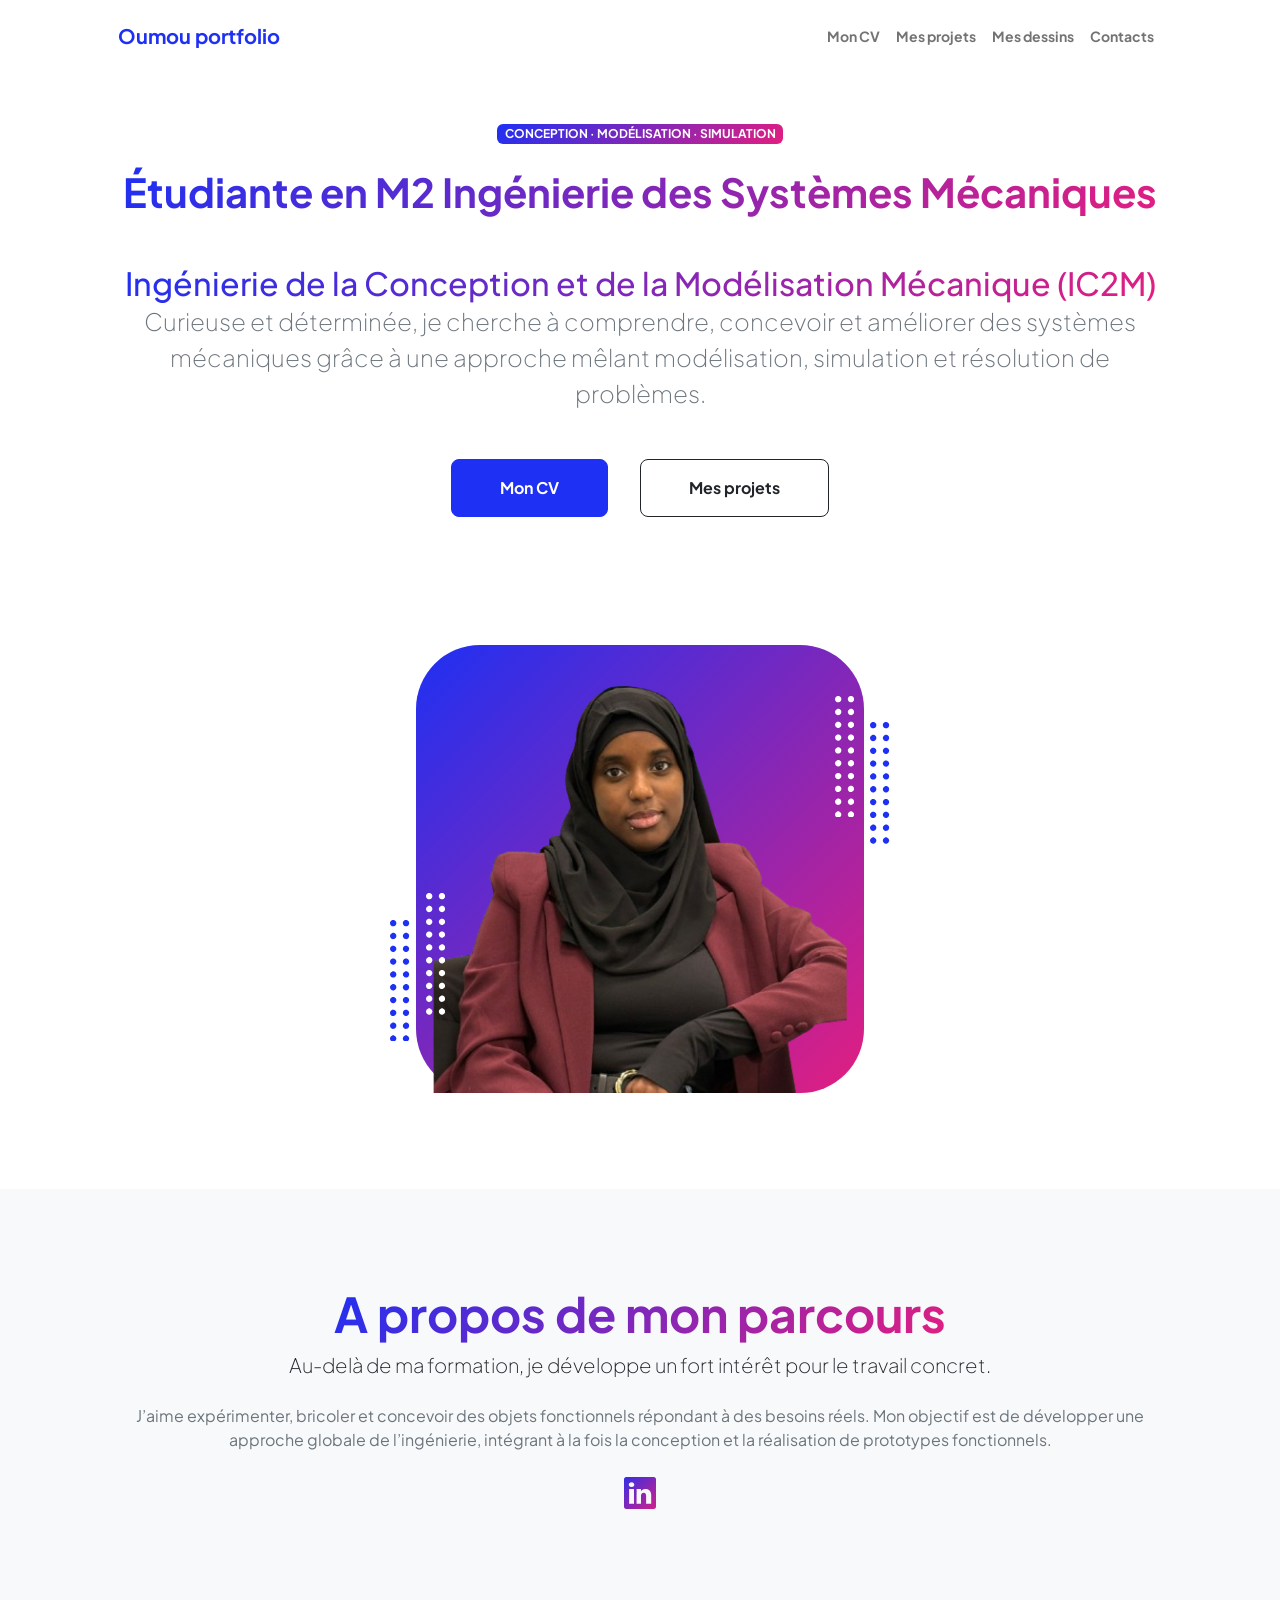
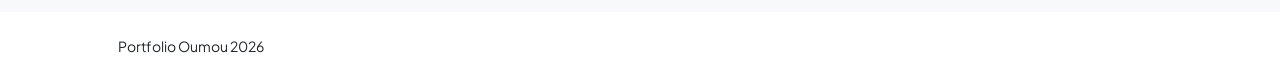
==== index.html @ 907e1597 "Add files via upload" ====
<!DOCTYPE html>
<html lang="en">
    <head>
        <meta charset="utf-8" />
        <meta name="viewport" content="width=device-width, initial-scale=1, shrink-to-fit=no" />
        <meta name="description" content="" />
        <meta name="author" content="" />
        <title>Personal - Start Bootstrap Theme</title>
        <!-- Favicon-->
        <link rel="icon" type="image/x-icon" href="assets/favicon.ico" />
        <!-- Custom Google font-->
        <link rel="preconnect" href="https://fonts.googleapis.com" />
        <link rel="preconnect" href="https://fonts.gstatic.com" crossorigin />
        <link href="https://fonts.googleapis.com/css2?family=Plus+Jakarta+Sans:wght@100;200;300;400;500;600;700;800;900&amp;display=swap" rel="stylesheet" />
        <!-- Bootstrap icons-->
        <link href="https://cdn.jsdelivr.net/npm/bootstrap-icons@1.8.1/font/bootstrap-icons.css" rel="stylesheet" />
        <!-- Core theme CSS (includes Bootstrap)-->
        <link href="css/styles.css" rel="stylesheet" />
    </head>
    <body class="d-flex flex-column h-100">
        <main class="flex-shrink-0">
            <!-- Navigation-->
            <nav class="navbar navbar-expand-lg navbar-light bg-white py-3">
                <div class="container px-5">
                    <a class="navbar-brand" href="index.html"><span class="fw-bolder text-primary">Oumou portfolio</span></a>
                    <button class="navbar-toggler" type="button" data-bs-toggle="collapse" data-bs-target="#navbarSupportedContent" aria-controls="navbarSupportedContent" aria-expanded="false" aria-label="Toggle navigation"><span class="navbar-toggler-icon"></span></button>
                    <div class="collapse navbar-collapse" id="navbarSupportedContent">
                        <ul class="navbar-nav ms-auto mb-2 mb-lg-0 small fw-bolder">
                            <li class="nav-item"><a class="nav-link" href="resume.html">Mon CV</a></li>
                            <li class="nav-item"><a class="nav-link" href="projects.html">Mes projets</a></li>
                            <li class="nav-item"><a class="nav-link" href="dessins.html">Mes dessins</a></li>
                            <li class="nav-item"><a class="nav-link" href="contact.html">Contacts</a></li>
                        </ul>
                    </div>
                </div>
            </nav>
            <!-- Header-->
            <header class="py-5">
                <div class="container px-5 pb-5">
                    <div class="row gx-5 align-items-center">
                        <div class="col-xxl-5">
                            <!-- Header text content-->
                            <div class="text-center text-xxl-start">
                                <div class="badge bg-gradient-primary-to-secondary text-white mb-4"><div class="text-uppercase">CONCEPTION &middot; MODÉLISATION &middot; SIMULATION</div></div>
                                <h1 class="display-6 fw-bolder mb-5"><span class="text-gradient d-inline">Étudiante en M2 Ingénierie des Systèmes Mécaniques</span></h1>
                                <h2 class="text-gradient d-inline">Ingénierie de la Conception et de la Modélisation Mécanique (IC2M)</h2>
                                <div class="fs-4 fw-light text-muted mb-5">Curieuse et déterminée, je cherche à comprendre, concevoir et améliorer des systèmes mécaniques grâce à une approche mêlant modélisation, simulation et résolution de problèmes.</div>                                <div class="d-grid gap-3 d-sm-flex justify-content-sm-center justify-content-xxl-start mb-3">
                                    <a class="btn btn-primary btn-lg px-5 py-3 me-sm-3 fs-6 fw-bolder" href="resume.html">Mon CV</a>
                                    <a class="btn btn-outline-dark btn-lg px-5 py-3 fs-6 fw-bolder" href="projects.html">Mes projets</a>
                                </div>
                            </div>
                        </div>
                        <div class="col-xxl-7">
                            <!-- Header profile picture-->
                            <div class="d-flex justify-content-center mt-5 mt-xxl-0">
                                <div class="profile bg-gradient-primary-to-secondary">
                                    <!-- TIP: For best results, use a photo with a transparent background like the demo example below-->
                                    <!-- Watch a tutorial on how to do this on YouTube (link)-->
                                        <img class="profile-img" style="height: 550px"; src="assets/Photo_professionelle_Oumou-removebg-preview.png" alt="..." />                                    <div class="dots-1">
                                        <!-- SVG Dots-->
                                        <svg version="1.1" xmlns="http://www.w3.org/2000/svg" xmlns:xlink="http://www.w3.org/1999/xlink" x="0px" y="0px" viewBox="0 0 191.6 1215.4" style="enable-background: new 0 0 191.6 1215.4" xml:space="preserve">
                                            <g transform="translate(0.000000,1280.000000) scale(0.100000,-0.100000)">
                                                <path d="M227.7,12788.6c-105-35-200-141-222-248c-43-206,163-412,369-369c155,32,275,190,260,339c-11,105-90,213-190,262        C383.7,12801.6,289.7,12808.6,227.7,12788.6z"></path>
                                                <path d="M1507.7,12788.6c-151-50-253-216-222-362c25-119,136-230,254-255c194-41,395,142,375,339c-11,105-90,213-190,262        C1663.7,12801.6,1569.7,12808.6,1507.7,12788.6z"></path>
                                                <path d="M227.7,11508.6c-105-35-200-141-222-248c-43-206,163-412,369-369c155,32,275,190,260,339c-11,105-90,213-190,262        C383.7,11521.6,289.7,11528.6,227.7,11508.6z"></path>
                                                <path d="M1507.7,11508.6c-151-50-253-216-222-362c25-119,136-230,254-255c194-41,395,142,375,339c-11,105-90,213-190,262        C1663.7,11521.6,1569.7,11528.6,1507.7,11508.6z"></path>
                                                <path d="M227.7,10228.6c-105-35-200-141-222-248c-43-206,163-412,369-369c155,32,275,190,260,339c-11,105-90,213-190,262        C383.7,10241.6,289.7,10248.6,227.7,10228.6z"></path>
                                                <path d="M1507.7,10228.6c-105-35-200-141-222-248c-43-206,163-412,369-369c155,32,275,190,260,339c-11,105-90,213-190,262        C1663.7,10241.6,1569.7,10248.6,1507.7,10228.6z"></path>
                                                <path d="M227.7,8948.6c-105-35-200-141-222-248c-43-206,163-412,369-369c155,32,275,190,260,339c-11,105-90,213-190,262        C383.7,8961.6,289.7,8968.6,227.7,8948.6z"></path>
                                                <path d="M1507.7,8948.6c-105-35-200-141-222-248c-43-206,163-412,369-369c155,32,275,190,260,339c-11,105-90,213-190,262        C1663.7,8961.6,1569.7,8968.6,1507.7,8948.6z"></path>
                                                <path d="M227.7,7668.6c-105-35-200-141-222-248c-43-206,163-412,369-369c155,32,275,190,260,339c-11,105-90,213-190,262        C383.7,7681.6,289.7,7688.6,227.7,7668.6z"></path>
                                                <path d="M1507.7,7668.6c-105-35-200-141-222-248c-43-206,163-412,369-369c155,32,275,190,260,339c-11,105-90,213-190,262        C1663.7,7681.6,1569.7,7688.6,1507.7,7668.6z"></path>
                                                <path d="M227.7,6388.6c-105-35-200-141-222-248c-43-206,163-412,369-369c155,32,275,190,260,339c-11,105-90,213-190,262        C383.7,6401.6,289.7,6408.6,227.7,6388.6z"></path>
                                                <path d="M1507.7,6388.6c-105-35-200-141-222-248c-43-206,163-412,369-369c155,32,275,190,260,339c-11,105-90,213-190,262        C1663.7,6401.6,1569.7,6408.6,1507.7,6388.6z"></path>
                                                <path d="M227.7,5108.6c-105-35-200-141-222-248c-43-206,163-412,369-369c155,32,275,190,260,339c-11,105-90,213-190,262        C383.7,5121.6,289.7,5128.6,227.7,5108.6z"></path>
                                                <path d="M1507.7,5108.6c-105-35-200-141-222-248c-43-206,163-412,369-369c155,32,275,190,260,339c-11,105-90,213-190,262        C1663.7,5121.6,1569.7,5128.6,1507.7,5108.6z"></path>
                                                <path d="M227.7,3828.6c-105-35-200-141-222-248c-43-206,163-412,369-369c155,32,275,190,260,339c-11,105-90,213-190,262        C383.7,3841.6,289.7,3848.6,227.7,3828.6z"></path>
                                                <path d="M1507.7,3828.6c-105-35-200-141-222-248c-43-206,163-412,369-369c155,32,275,190,260,339c-11,105-90,213-190,262        C1663.7,3841.6,1569.7,3848.6,1507.7,3828.6z"></path>
                                                <path d="M227.7,2548.6c-105-35-200-141-222-248c-43-206,163-412,369-369c155,32,275,190,260,339c-11,105-90,213-190,262        C383.7,2561.6,289.7,2568.6,227.7,2548.6z"></path>
                                                <path d="M1507.7,2548.6c-105-35-200-141-222-248c-43-206,163-412,369-369c155,32,275,190,260,339c-11,105-90,213-190,262        C1663.7,2561.6,1569.7,2568.6,1507.7,2548.6z"></path>
                                                <path d="M227.7,1268.6c-105-35-200-141-222-248c-43-206,163-412,369-369c155,32,275,190,260,339c-11,105-90,213-190,262        C383.7,1281.6,289.7,1288.6,227.7,1268.6z"></path>
                                                <path d="M1507.7,1268.6c-105-35-200-141-222-248c-43-206,163-412,369-369c155,32,275,190,260,339c-11,105-90,213-190,262        C1663.7,1281.6,1569.7,1288.6,1507.7,1268.6z"></path>
                                            </g>
                                        </svg>
                                        <!-- END of SVG dots-->
                                    </div>
                                    <div class="dots-2">
                                        <!-- SVG Dots-->
                                        <svg version="1.1" xmlns="http://www.w3.org/2000/svg" xmlns:xlink="http://www.w3.org/1999/xlink" x="0px" y="0px" viewBox="0 0 191.6 1215.4" style="enable-background: new 0 0 191.6 1215.4" xml:space="preserve">
                                            <g transform="translate(0.000000,1280.000000) scale(0.100000,-0.100000)">
                                                <path d="M227.7,12788.6c-105-35-200-141-222-248c-43-206,163-412,369-369c155,32,275,190,260,339c-11,105-90,213-190,262        C383.7,12801.6,289.7,12808.6,227.7,12788.6z"></path>
                                                <path d="M1507.7,12788.6c-151-50-253-216-222-362c25-119,136-230,254-255c194-41,395,142,375,339c-11,105-90,213-190,262        C1663.7,12801.6,1569.7,12808.6,1507.7,12788.6z"></path>
                                                <path d="M227.7,11508.6c-105-35-200-141-222-248c-43-206,163-412,369-369c155,32,275,190,260,339c-11,105-90,213-190,262        C383.7,11521.6,289.7,11528.6,227.7,11508.6z"></path>
                                                <path d="M1507.7,11508.6c-151-50-253-216-222-362c25-119,136-230,254-255c194-41,395,142,375,339c-11,105-90,213-190,262        C1663.7,11521.6,1569.7,11528.6,1507.7,11508.6z"></path>
                                                <path d="M227.7,10228.6c-105-35-200-141-222-248c-43-206,163-412,369-369c155,32,275,190,260,339c-11,105-90,213-190,262        C383.7,10241.6,289.7,10248.6,227.7,10228.6z"></path>
                                                <path d="M1507.7,10228.6c-105-35-200-141-222-248c-43-206,163-412,369-369c155,32,275,190,260,339c-11,105-90,213-190,262        C1663.7,10241.6,1569.7,10248.6,1507.7,10228.6z"></path>
                                                <path d="M227.7,8948.6c-105-35-200-141-222-248c-43-206,163-412,369-369c155,32,275,190,260,339c-11,105-90,213-190,262        C383.7,8961.6,289.7,8968.6,227.7,8948.6z"></path>
                                                <path d="M1507.7,8948.6c-105-35-200-141-222-248c-43-206,163-412,369-369c155,32,275,190,260,339c-11,105-90,213-190,262        C1663.7,8961.6,1569.7,8968.6,1507.7,8948.6z"></path>
                                                <path d="M227.7,7668.6c-105-35-200-141-222-248c-43-206,163-412,369-369c155,32,275,190,260,339c-11,105-90,213-190,262        C383.7,7681.6,289.7,7688.6,227.7,7668.6z"></path>
                                                <path d="M1507.7,7668.6c-105-35-200-141-222-248c-43-206,163-412,369-369c155,32,275,190,260,339c-11,105-90,213-190,262        C1663.7,7681.6,1569.7,7688.6,1507.7,7668.6z"></path>
                                                <path d="M227.7,6388.6c-105-35-200-141-222-248c-43-206,163-412,369-369c155,32,275,190,260,339c-11,105-90,213-190,262        C383.7,6401.6,289.7,6408.6,227.7,6388.6z"></path>
                                                <path d="M1507.7,6388.6c-105-35-200-141-222-248c-43-206,163-412,369-369c155,32,275,190,260,339c-11,105-90,213-190,262        C1663.7,6401.6,1569.7,6408.6,1507.7,6388.6z"></path>
                                                <path d="M227.7,5108.6c-105-35-200-141-222-248c-43-206,163-412,369-369c155,32,275,190,260,339c-11,105-90,213-190,262        C383.7,5121.6,289.7,5128.6,227.7,5108.6z"></path>
                                                <path d="M1507.7,5108.6c-105-35-200-141-222-248c-43-206,163-412,369-369c155,32,275,190,260,339c-11,105-90,213-190,262        C1663.7,5121.6,1569.7,5128.6,1507.7,5108.6z"></path>
                                                <path d="M227.7,3828.6c-105-35-200-141-222-248c-43-206,163-412,369-369c155,32,275,190,260,339c-11,105-90,213-190,262        C383.7,3841.6,289.7,3848.6,227.7,3828.6z"></path>
                                                <path d="M1507.7,3828.6c-105-35-200-141-222-248c-43-206,163-412,369-369c155,32,275,190,260,339c-11,105-90,213-190,262        C1663.7,3841.6,1569.7,3848.6,1507.7,3828.6z"></path>
                                                <path d="M227.7,2548.6c-105-35-200-141-222-248c-43-206,163-412,369-369c155,32,275,190,260,339c-11,105-90,213-190,262        C383.7,2561.6,289.7,2568.6,227.7,2548.6z"></path>
                                                <path d="M1507.7,2548.6c-105-35-200-141-222-248c-43-206,163-412,369-369c155,32,275,190,260,339c-11,105-90,213-190,262        C1663.7,2561.6,1569.7,2568.6,1507.7,2548.6z"></path>
                                                <path d="M227.7,1268.6c-105-35-200-141-222-248c-43-206,163-412,369-369c155,32,275,190,260,339c-11,105-90,213-190,262        C383.7,1281.6,289.7,1288.6,227.7,1268.6z"></path>
                                                <path d="M1507.7,1268.6c-105-35-200-141-222-248c-43-206,163-412,369-369c155,32,275,190,260,339c-11,105-90,213-190,262        C1663.7,1281.6,1569.7,1288.6,1507.7,1268.6z"></path>
                                            </g>
                                        </svg>
                                        <!-- END of SVG dots-->
                                    </div>
                                    <div class="dots-3">
                                        <!-- SVG Dots-->
                                        <svg version="1.1" xmlns="http://www.w3.org/2000/svg" xmlns:xlink="http://www.w3.org/1999/xlink" x="0px" y="0px" viewBox="0 0 191.6 1215.4" style="enable-background: new 0 0 191.6 1215.4" xml:space="preserve">
                                            <g transform="translate(0.000000,1280.000000) scale(0.100000,-0.100000)">
                                                <path d="M227.7,12788.6c-105-35-200-141-222-248c-43-206,163-412,369-369c155,32,275,190,260,339c-11,105-90,213-190,262        C383.7,12801.6,289.7,12808.6,227.7,12788.6z"></path>
                                                <path d="M1507.7,12788.6c-151-50-253-216-222-362c25-119,136-230,254-255c194-41,395,142,375,339c-11,105-90,213-190,262        C1663.7,12801.6,1569.7,12808.6,1507.7,12788.6z"></path>
                                                <path d="M227.7,11508.6c-105-35-200-141-222-248c-43-206,163-412,369-369c155,32,275,190,260,339c-11,105-90,213-190,262        C383.7,11521.6,289.7,11528.6,227.7,11508.6z"></path>
                                                <path d="M1507.7,11508.6c-151-50-253-216-222-362c25-119,136-230,254-255c194-41,395,142,375,339c-11,105-90,213-190,262        C1663.7,11521.6,1569.7,11528.6,1507.7,11508.6z"></path>
                                                <path d="M227.7,10228.6c-105-35-200-141-222-248c-43-206,163-412,369-369c155,32,275,190,260,339c-11,105-90,213-190,262        C383.7,10241.6,289.7,10248.6,227.7,10228.6z"></path>
                                                <path d="M1507.7,10228.6c-105-35-200-141-222-248c-43-206,163-412,369-369c155,32,275,190,260,339c-11,105-90,213-190,262        C1663.7,10241.6,1569.7,10248.6,1507.7,10228.6z"></path>
                                                <path d="M227.7,8948.6c-105-35-200-141-222-248c-43-206,163-412,369-369c155,32,275,190,260,339c-11,105-90,213-190,262        C383.7,8961.6,289.7,8968.6,227.7,8948.6z"></path>
                                                <path d="M1507.7,8948.6c-105-35-200-141-222-248c-43-206,163-412,369-369c155,32,275,190,260,339c-11,105-90,213-190,262        C1663.7,8961.6,1569.7,8968.6,1507.7,8948.6z"></path>
                                                <path d="M227.7,7668.6c-105-35-200-141-222-248c-43-206,163-412,369-369c155,32,275,190,260,339c-11,105-90,213-190,262        C383.7,7681.6,289.7,7688.6,227.7,7668.6z"></path>
                                                <path d="M1507.7,7668.6c-105-35-200-141-222-248c-43-206,163-412,369-369c155,32,275,190,260,339c-11,105-90,213-190,262        C1663.7,7681.6,1569.7,7688.6,1507.7,7668.6z"></path>
                                                <path d="M227.7,6388.6c-105-35-200-141-222-248c-43-206,163-412,369-369c155,32,275,190,260,339c-11,105-90,213-190,262        C383.7,6401.6,289.7,6408.6,227.7,6388.6z"></path>
                                                <path d="M1507.7,6388.6c-105-35-200-141-222-248c-43-206,163-412,369-369c155,32,275,190,260,339c-11,105-90,213-190,262        C1663.7,6401.6,1569.7,6408.6,1507.7,6388.6z"></path>
                                                <path d="M227.7,5108.6c-105-35-200-141-222-248c-43-206,163-412,369-369c155,32,275,190,260,339c-11,105-90,213-190,262        C383.7,5121.6,289.7,5128.6,227.7,5108.6z"></path>
                                                <path d="M1507.7,5108.6c-105-35-200-141-222-248c-43-206,163-412,369-369c155,32,275,190,260,339c-11,105-90,213-190,262        C1663.7,5121.6,1569.7,5128.6,1507.7,5108.6z"></path>
                                                <path d="M227.7,3828.6c-105-35-200-141-222-248c-43-206,163-412,369-369c155,32,275,190,260,339c-11,105-90,213-190,262        C383.7,3841.6,289.7,3848.6,227.7,3828.6z"></path>
                                                <path d="M1507.7,3828.6c-105-35-200-141-222-248c-43-206,163-412,369-369c155,32,275,190,260,339c-11,105-90,213-190,262        C1663.7,3841.6,1569.7,3848.6,1507.7,3828.6z"></path>
                                                <path d="M227.7,2548.6c-105-35-200-141-222-248c-43-206,163-412,369-369c155,32,275,190,260,339c-11,105-90,213-190,262        C383.7,2561.6,289.7,2568.6,227.7,2548.6z"></path>
                                                <path d="M1507.7,2548.6c-105-35-200-141-222-248c-43-206,163-412,369-369c155,32,275,190,260,339c-11,105-90,213-190,262        C1663.7,2561.6,1569.7,2568.6,1507.7,2548.6z"></path>
                                                <path d="M227.7,1268.6c-105-35-200-141-222-248c-43-206,163-412,369-369c155,32,275,190,260,339c-11,105-90,213-190,262        C383.7,1281.6,289.7,1288.6,227.7,1268.6z"></path>
                                                <path d="M1507.7,1268.6c-105-35-200-141-222-248c-43-206,163-412,369-369c155,32,275,190,260,339c-11,105-90,213-190,262        C1663.7,1281.6,1569.7,1288.6,1507.7,1268.6z"></path>
                                            </g>
                                        </svg>
                                        <!-- END of SVG dots-->
                                    </div>
                                    <div class="dots-4">
                                        <!-- SVG Dots-->
                                        <svg version="1.1" xmlns="http://www.w3.org/2000/svg" xmlns:xlink="http://www.w3.org/1999/xlink" x="0px" y="0px" viewBox="0 0 191.6 1215.4" style="enable-background: new 0 0 191.6 1215.4" xml:space="preserve">
                                            <g transform="translate(0.000000,1280.000000) scale(0.100000,-0.100000)">
                                                <path d="M227.7,12788.6c-105-35-200-141-222-248c-43-206,163-412,369-369c155,32,275,190,260,339c-11,105-90,213-190,262        C383.7,12801.6,289.7,12808.6,227.7,12788.6z"></path>
                                                <path d="M1507.7,12788.6c-151-50-253-216-222-362c25-119,136-230,254-255c194-41,395,142,375,339c-11,105-90,213-190,262        C1663.7,12801.6,1569.7,12808.6,1507.7,12788.6z"></path>
                                                <path d="M227.7,11508.6c-105-35-200-141-222-248c-43-206,163-412,369-369c155,32,275,190,260,339c-11,105-90,213-190,262        C383.7,11521.6,289.7,11528.6,227.7,11508.6z"></path>
                                                <path d="M1507.7,11508.6c-151-50-253-216-222-362c25-119,136-230,254-255c194-41,395,142,375,339c-11,105-90,213-190,262        C1663.7,11521.6,1569.7,11528.6,1507.7,11508.6z"></path>
                                                <path d="M227.7,10228.6c-105-35-200-141-222-248c-43-206,163-412,369-369c155,32,275,190,260,339c-11,105-90,213-190,262        C383.7,10241.6,289.7,10248.6,227.7,10228.6z"></path>
                                                <path d="M1507.7,10228.6c-105-35-200-141-222-248c-43-206,163-412,369-369c155,32,275,190,260,339c-11,105-90,213-190,262        C1663.7,10241.6,1569.7,10248.6,1507.7,10228.6z"></path>
                                                <path d="M227.7,8948.6c-105-35-200-141-222-248c-43-206,163-412,369-369c155,32,275,190,260,339c-11,105-90,213-190,262        C383.7,8961.6,289.7,8968.6,227.7,8948.6z"></path>
                                                <path d="M1507.7,8948.6c-105-35-200-141-222-248c-43-206,163-412,369-369c155,32,275,190,260,339c-11,105-90,213-190,262        C1663.7,8961.6,1569.7,8968.6,1507.7,8948.6z"></path>
                                                <path d="M227.7,7668.6c-105-35-200-141-222-248c-43-206,163-412,369-369c155,32,275,190,260,339c-11,105-90,213-190,262        C383.7,7681.6,289.7,7688.6,227.7,7668.6z"></path>
                                                <path d="M1507.7,7668.6c-105-35-200-141-222-248c-43-206,163-412,369-369c155,32,275,190,260,339c-11,105-90,213-190,262        C1663.7,7681.6,1569.7,7688.6,1507.7,7668.6z"></path>
                                                <path d="M227.7,6388.6c-105-35-200-141-222-248c-43-206,163-412,369-369c155,32,275,190,260,339c-11,105-90,213-190,262        C383.7,6401.6,289.7,6408.6,227.7,6388.6z"></path>
                                                <path d="M1507.7,6388.6c-105-35-200-141-222-248c-43-206,163-412,369-369c155,32,275,190,260,339c-11,105-90,213-190,262        C1663.7,6401.6,1569.7,6408.6,1507.7,6388.6z"></path>
                                                <path d="M227.7,5108.6c-105-35-200-141-222-248c-43-206,163-412,369-369c155,32,275,190,260,339c-11,105-90,213-190,262        C383.7,5121.6,289.7,5128.6,227.7,5108.6z"></path>
                                                <path d="M1507.7,5108.6c-105-35-200-141-222-248c-43-206,163-412,369-369c155,32,275,190,260,339c-11,105-90,213-190,262        C1663.7,5121.6,1569.7,5128.6,1507.7,5108.6z"></path>
                                                <path d="M227.7,3828.6c-105-35-200-141-222-248c-43-206,163-412,369-369c155,32,275,190,260,339c-11,105-90,213-190,262        C383.7,3841.6,289.7,3848.6,227.7,3828.6z"></path>
                                                <path d="M1507.7,3828.6c-105-35-200-141-222-248c-43-206,163-412,369-369c155,32,275,190,260,339c-11,105-90,213-190,262        C1663.7,3841.6,1569.7,3848.6,1507.7,3828.6z"></path>
                                                <path d="M227.7,2548.6c-105-35-200-141-222-248c-43-206,163-412,369-369c155,32,275,190,260,339c-11,105-90,213-190,262        C383.7,2561.6,289.7,2568.6,227.7,2548.6z"></path>
                                                <path d="M1507.7,2548.6c-105-35-200-141-222-248c-43-206,163-412,369-369c155,32,275,190,260,339c-11,105-90,213-190,262        C1663.7,2561.6,1569.7,2568.6,1507.7,2548.6z"></path>
                                                <path d="M227.7,1268.6c-105-35-200-141-222-248c-43-206,163-412,369-369c155,32,275,190,260,339c-11,105-90,213-190,262        C383.7,1281.6,289.7,1288.6,227.7,1268.6z"></path>
                                                <path d="M1507.7,1268.6c-105-35-200-141-222-248c-43-206,163-412,369-369c155,32,275,190,260,339c-11,105-90,213-190,262        C1663.7,1281.6,1569.7,1288.6,1507.7,1268.6z"></path>
                                            </g>
                                        </svg>
                                        <!-- END of SVG dots-->
                                    </div>
                                </div>
                            </div>
                        </div>
                    </div>
                </div>
            </header>
            <!-- About Section-->
            <section class="bg-light py-5">
                <div class="container px-5">
                    <div class="row gx-5 justify-content-center">
                        <div class="col-xxl-8">
                            <div class="text-center my-5">
                                <h2 class="display-5 fw-bolder"><span class="text-gradient d-inline">A propos de mon parcours</span></h2>
                                <p class="lead fw-light mb-4">Au-delà de ma formation, je développe un fort intérêt pour le travail concret.</p>
                                <p class="text-muted">J’aime expérimenter, bricoler et concevoir des objets fonctionnels répondant à des besoins réels. Mon objectif est de développer une approche globale de l’ingénierie, intégrant à la fois la conception et la réalisation de prototypes fonctionnels.</p>
                                <div class="d-flex justify-content-center fs-2 gap-4">
                                    <a class="text-gradient" href="https://www.linkedin.com/in/oumou-barry-8281a5307"><i class="bi bi-linkedin"></i></a>
                                </div>
                            </div>
                        </div>
                    </div>
                </div>
            </section>
        </main>
        <!-- Footer-->
        <footer class="bg-white py-4 mt-auto">
            <div class="container px-5">
                <div class="row align-items-center justify-content-between flex-column flex-sm-row">
                    <div class="col-auto"><div class="small m-0">Portfolio Oumou 2026</div></div>
                    <div class="col-auto">
                       
                    </div>
                </div>
            </div>
        </footer>
        <!-- Bootstrap core JS-->
        <script src="https://cdn.jsdelivr.net/npm/bootstrap@5.2.3/dist/js/bootstrap.bundle.min.js"></script>
        <!-- Core theme JS-->
        <script src="js/scripts.js"></script>
    </body>
</html>
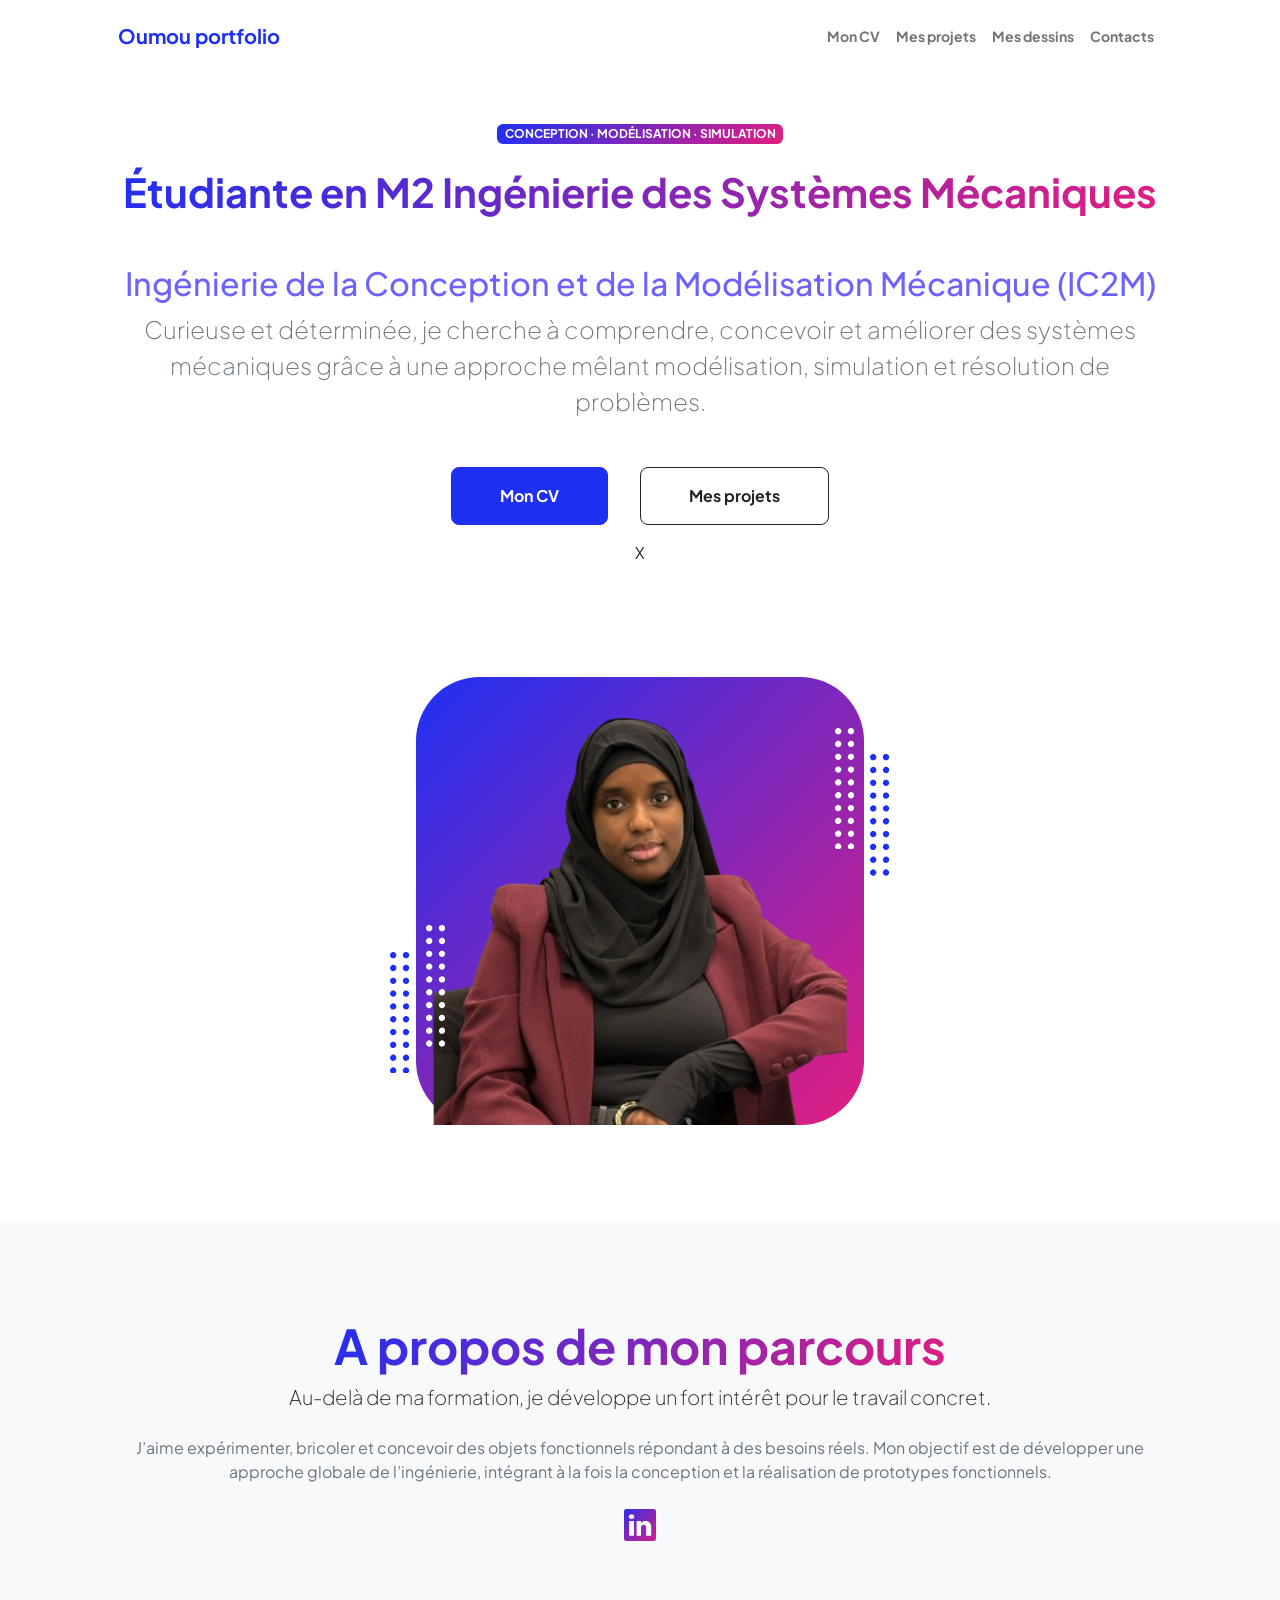
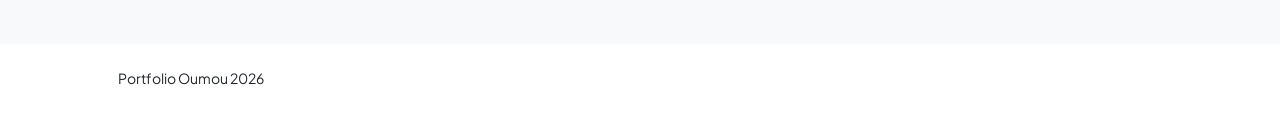
==== commit 2dfea9eb: "Add files via upload" ====
--- a/index.html
+++ b/index.html
@@ -43,11 +43,11 @@
                             <div class="text-center text-xxl-start">
                                 <div class="badge bg-gradient-primary-to-secondary text-white mb-4"><div class="text-uppercase">CONCEPTION &middot; MODÉLISATION &middot; SIMULATION</div></div>
                                 <h1 class="display-6 fw-bolder mb-5"><span class="text-gradient d-inline">Étudiante en M2 Ingénierie des Systèmes Mécaniques</span></h1>
-                                <h2 class="text-gradient d-inline">Ingénierie de la Conception et de la Modélisation Mécanique (IC2M)</h2>
+                                <h2 style="color: #6C63FF;">Ingénierie de la Conception et de la Modélisation Mécanique (IC2M)</h2>
                                 <div class="fs-4 fw-light text-muted mb-5">Curieuse et déterminée, je cherche à comprendre, concevoir et améliorer des systèmes mécaniques grâce à une approche mêlant modélisation, simulation et résolution de problèmes.</div>                                <div class="d-grid gap-3 d-sm-flex justify-content-sm-center justify-content-xxl-start mb-3">
                                     <a class="btn btn-primary btn-lg px-5 py-3 me-sm-3 fs-6 fw-bolder" href="resume.html">Mon CV</a>
                                     <a class="btn btn-outline-dark btn-lg px-5 py-3 fs-6 fw-bolder" href="projects.html">Mes projets</a>
-                                </div>
+                                </div>X
                             </div>
                         </div>
                         <div class="col-xxl-7">
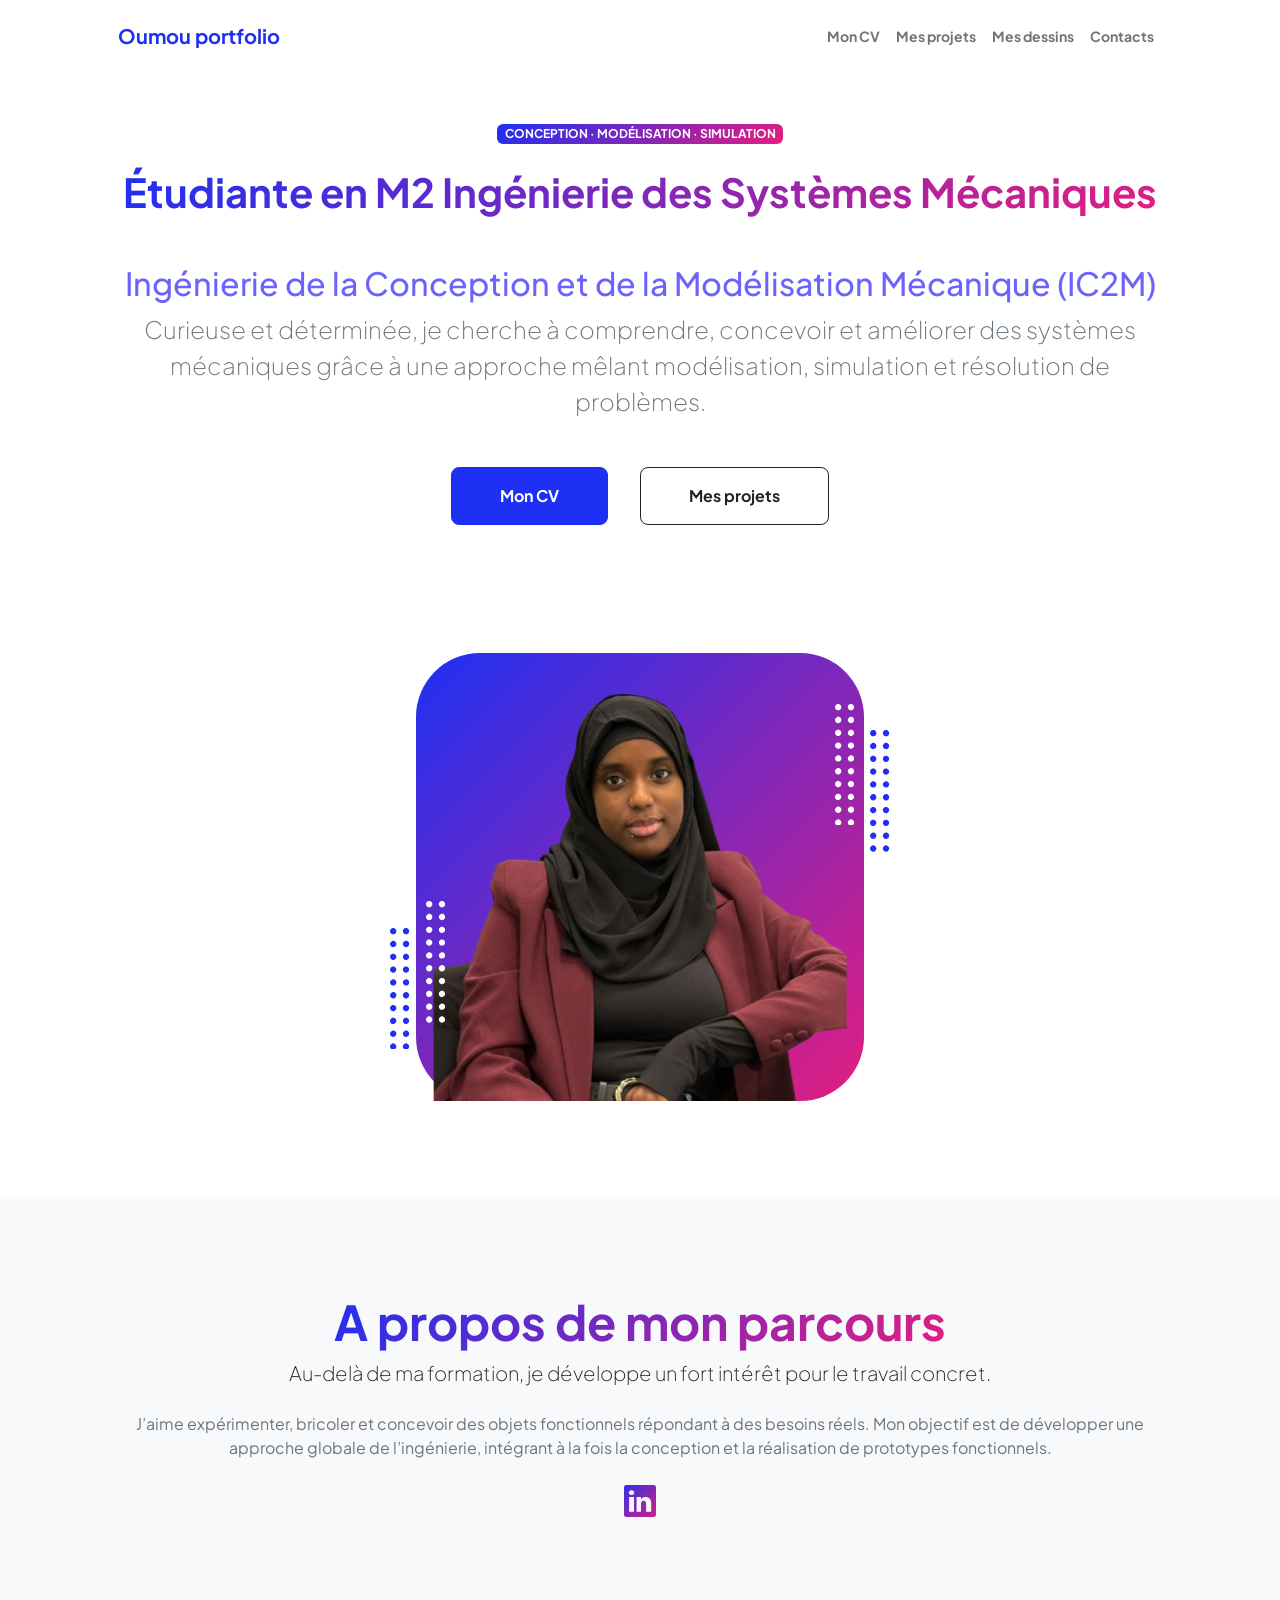
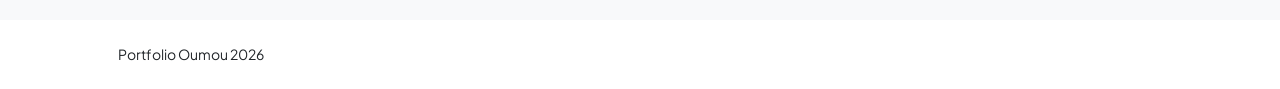
==== commit 67523761: "Add files via upload" ====
--- a/index.html
+++ b/index.html
@@ -47,7 +47,7 @@
                                 <div class="fs-4 fw-light text-muted mb-5">Curieuse et déterminée, je cherche à comprendre, concevoir et améliorer des systèmes mécaniques grâce à une approche mêlant modélisation, simulation et résolution de problèmes.</div>                                <div class="d-grid gap-3 d-sm-flex justify-content-sm-center justify-content-xxl-start mb-3">
                                     <a class="btn btn-primary btn-lg px-5 py-3 me-sm-3 fs-6 fw-bolder" href="resume.html">Mon CV</a>
                                     <a class="btn btn-outline-dark btn-lg px-5 py-3 fs-6 fw-bolder" href="projects.html">Mes projets</a>
-                                </div>X
+                                </div>
                             </div>
                         </div>
                         <div class="col-xxl-7">
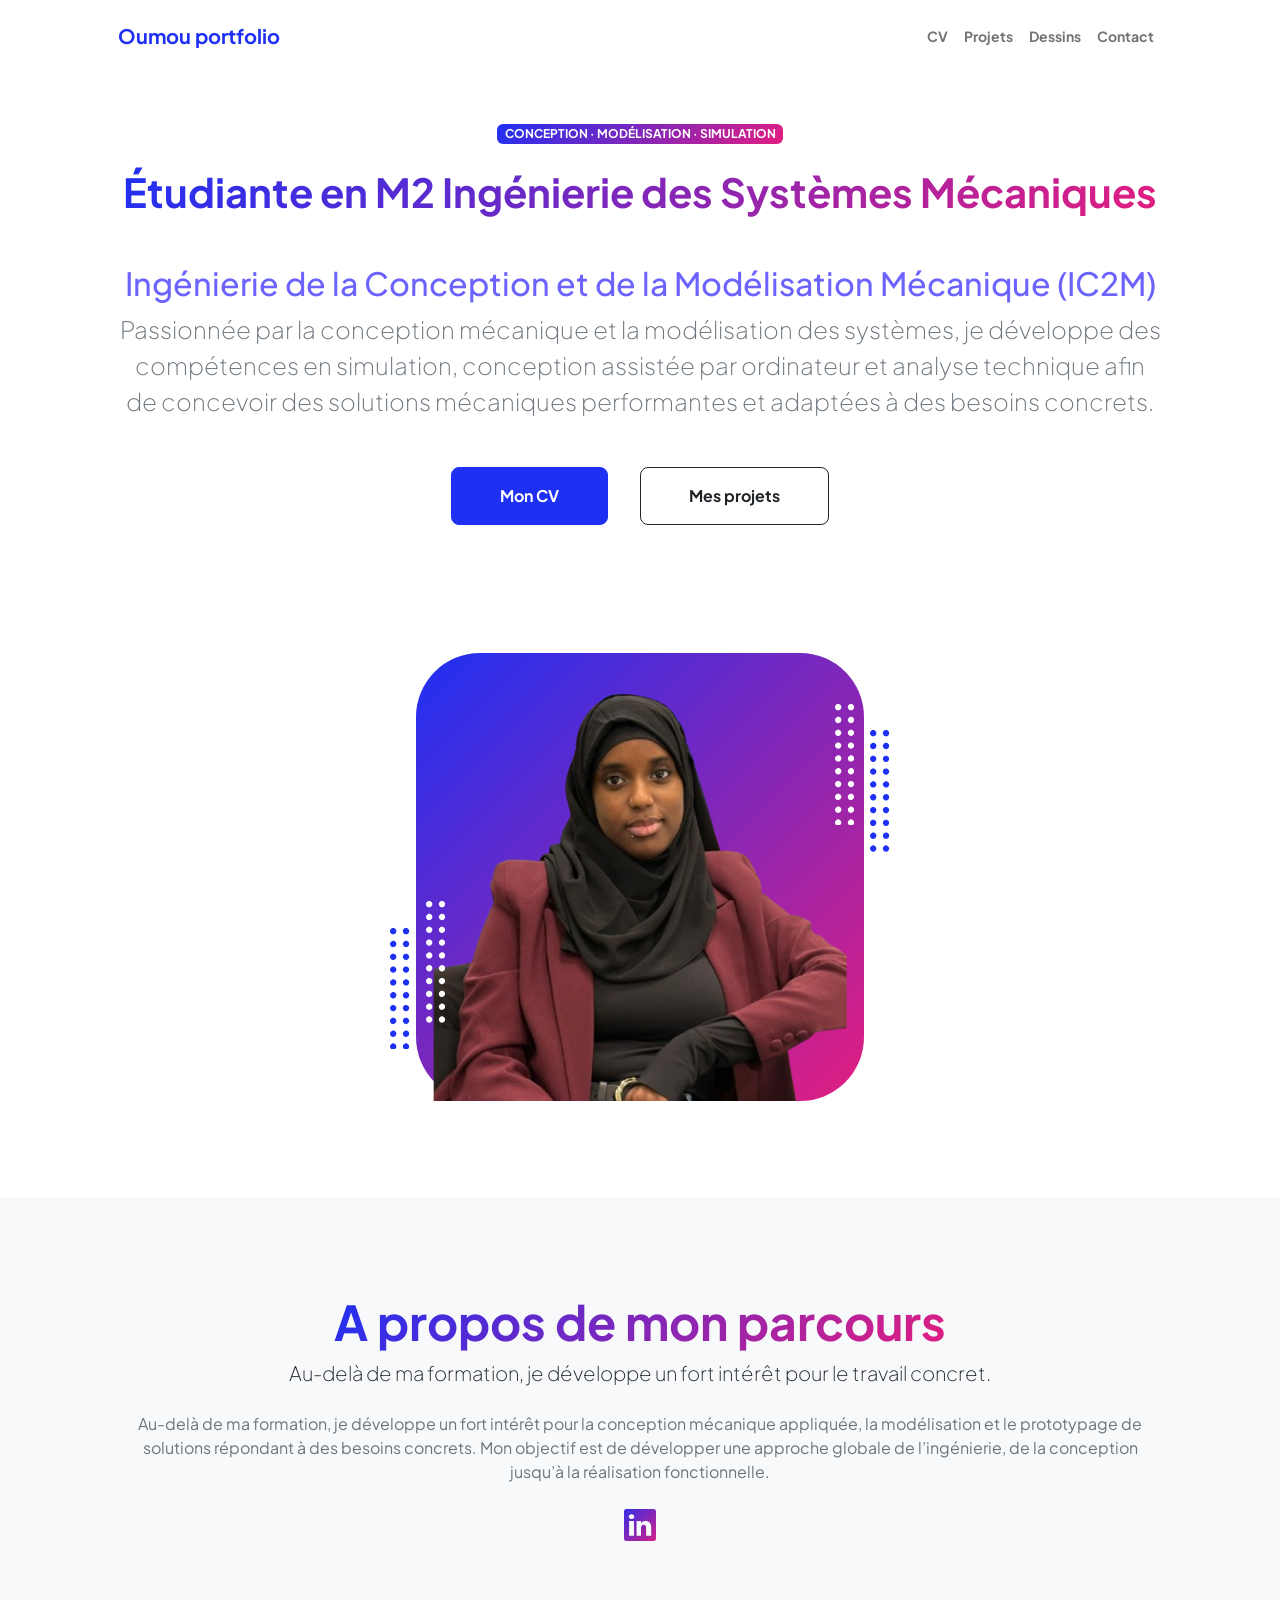
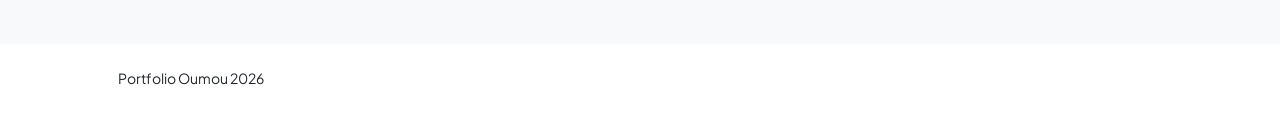
==== commit 7bc57a24: "Add files via upload" ====
--- a/index.html
+++ b/index.html
@@ -26,10 +26,10 @@
                     <button class="navbar-toggler" type="button" data-bs-toggle="collapse" data-bs-target="#navbarSupportedContent" aria-controls="navbarSupportedContent" aria-expanded="false" aria-label="Toggle navigation"><span class="navbar-toggler-icon"></span></button>
                     <div class="collapse navbar-collapse" id="navbarSupportedContent">
                         <ul class="navbar-nav ms-auto mb-2 mb-lg-0 small fw-bolder">
-                            <li class="nav-item"><a class="nav-link" href="resume.html">Mon CV</a></li>
-                            <li class="nav-item"><a class="nav-link" href="projects.html">Mes projets</a></li>
-                            <li class="nav-item"><a class="nav-link" href="dessins.html">Mes dessins</a></li>
-                            <li class="nav-item"><a class="nav-link" href="contact.html">Contacts</a></li>
+                            <li class="nav-item"><a class="nav-link" href="resume.html">CV</a></li>
+                            <li class="nav-item"><a class="nav-link" href="projects.html">Projets</a></li>
+                            <li class="nav-item"><a class="nav-link" href="dessins.html">Dessins</a></li>
+                            <li class="nav-item"><a class="nav-link" href="contact.html">Contact</a></li>
                         </ul>
                     </div>
                 </div>
@@ -44,7 +44,7 @@
                                 <div class="badge bg-gradient-primary-to-secondary text-white mb-4"><div class="text-uppercase">CONCEPTION &middot; MODÉLISATION &middot; SIMULATION</div></div>
                                 <h1 class="display-6 fw-bolder mb-5"><span class="text-gradient d-inline">Étudiante en M2 Ingénierie des Systèmes Mécaniques</span></h1>
                                 <h2 style="color: #6C63FF;">Ingénierie de la Conception et de la Modélisation Mécanique (IC2M)</h2>
-                                <div class="fs-4 fw-light text-muted mb-5">Curieuse et déterminée, je cherche à comprendre, concevoir et améliorer des systèmes mécaniques grâce à une approche mêlant modélisation, simulation et résolution de problèmes.</div>                                <div class="d-grid gap-3 d-sm-flex justify-content-sm-center justify-content-xxl-start mb-3">
+                                <div class="fs-4 fw-light text-muted mb-5">Passionnée par la conception mécanique et la modélisation des systèmes, je développe des compétences en simulation, conception assistée par ordinateur et analyse technique afin de concevoir des solutions mécaniques performantes et adaptées à des besoins concrets.</div>                                <div class="d-grid gap-3 d-sm-flex justify-content-sm-center justify-content-xxl-start mb-3">
                                     <a class="btn btn-primary btn-lg px-5 py-3 me-sm-3 fs-6 fw-bolder" href="resume.html">Mon CV</a>
                                     <a class="btn btn-outline-dark btn-lg px-5 py-3 fs-6 fw-bolder" href="projects.html">Mes projets</a>
                                 </div>
@@ -182,7 +182,7 @@
                             <div class="text-center my-5">
                                 <h2 class="display-5 fw-bolder"><span class="text-gradient d-inline">A propos de mon parcours</span></h2>
                                 <p class="lead fw-light mb-4">Au-delà de ma formation, je développe un fort intérêt pour le travail concret.</p>
-                                <p class="text-muted">J’aime expérimenter, bricoler et concevoir des objets fonctionnels répondant à des besoins réels. Mon objectif est de développer une approche globale de l’ingénierie, intégrant à la fois la conception et la réalisation de prototypes fonctionnels.</p>
+                                <p class="text-muted">Au-delà de ma formation, je développe un fort intérêt pour la conception mécanique appliquée, la modélisation et le prototypage de solutions répondant à des besoins concrets. Mon objectif est de développer une approche globale de l’ingénierie, de la conception jusqu’à la réalisation fonctionnelle.</p>
                                 <div class="d-flex justify-content-center fs-2 gap-4">
                                     <a class="text-gradient" href="https://www.linkedin.com/in/oumou-barry-8281a5307"><i class="bi bi-linkedin"></i></a>
                                 </div>
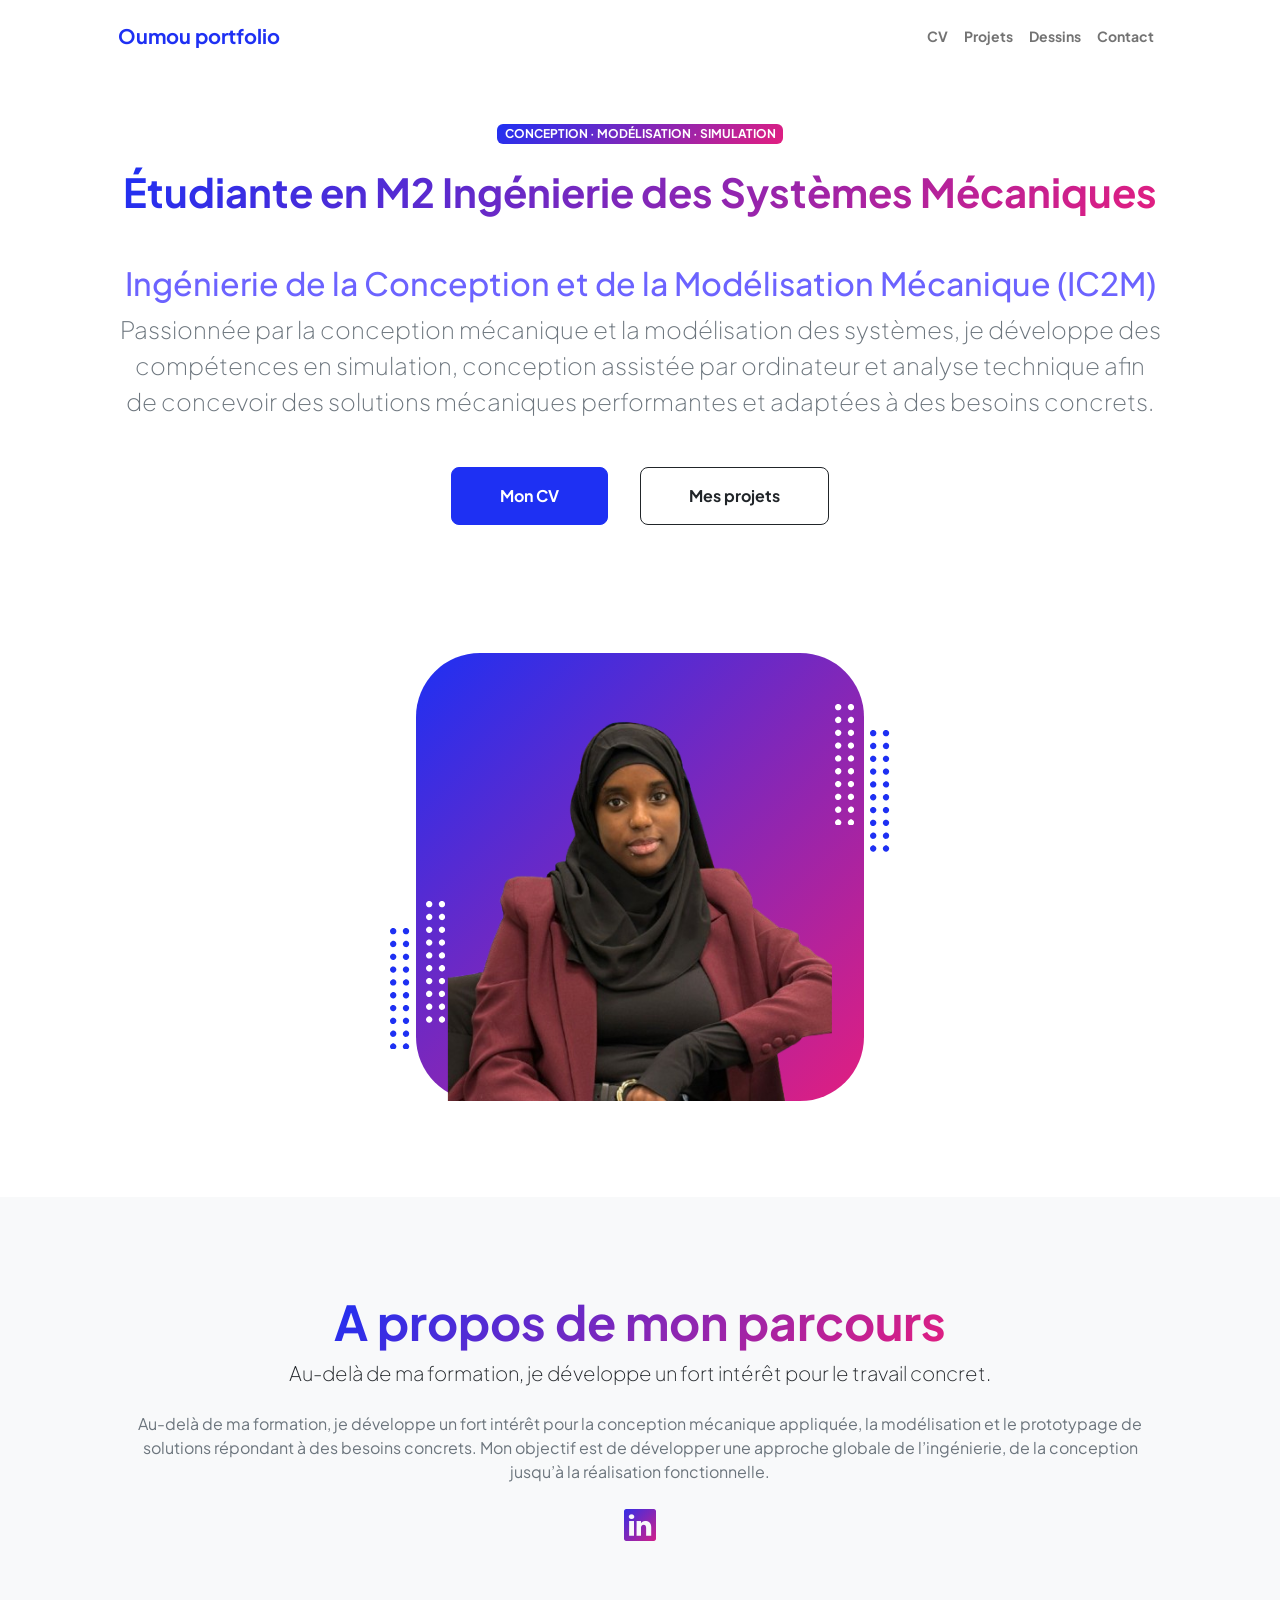
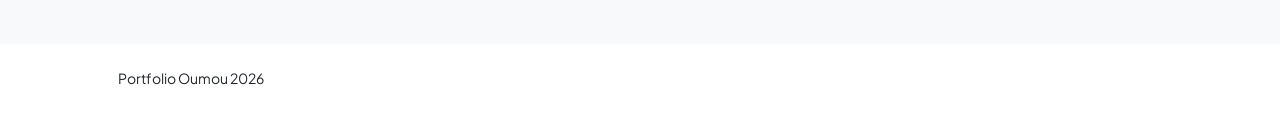
==== commit 100986f3: "Add files via upload" ====
--- a/index.html
+++ b/index.html
@@ -50,13 +50,19 @@
                                 </div>
                             </div>
                         </div>
+                        <br>
+                        <br>
+                        <br>
+                        <br>
+                        <br>
+                        <br>
                         <div class="col-xxl-7">
                             <!-- Header profile picture-->
                             <div class="d-flex justify-content-center mt-5 mt-xxl-0">
                                 <div class="profile bg-gradient-primary-to-secondary">
                                     <!-- TIP: For best results, use a photo with a transparent background like the demo example below-->
                                     <!-- Watch a tutorial on how to do this on YouTube (link)-->
-                                        <img class="profile-img" style="height: 550px"; src="assets/Photo_professionelle_Oumou-removebg-preview.png" alt="..." />                                    <div class="dots-1">
+                                        <img class="profile-img"; src="assets/Photo_professionelle_Oumou-removebg-preview.png" alt="..." />                                    <div class="dots-1">
                                         <!-- SVG Dots-->
                                         <svg version="1.1" xmlns="http://www.w3.org/2000/svg" xmlns:xlink="http://www.w3.org/1999/xlink" x="0px" y="0px" viewBox="0 0 191.6 1215.4" style="enable-background: new 0 0 191.6 1215.4" xml:space="preserve">
                                             <g transform="translate(0.000000,1280.000000) scale(0.100000,-0.100000)">
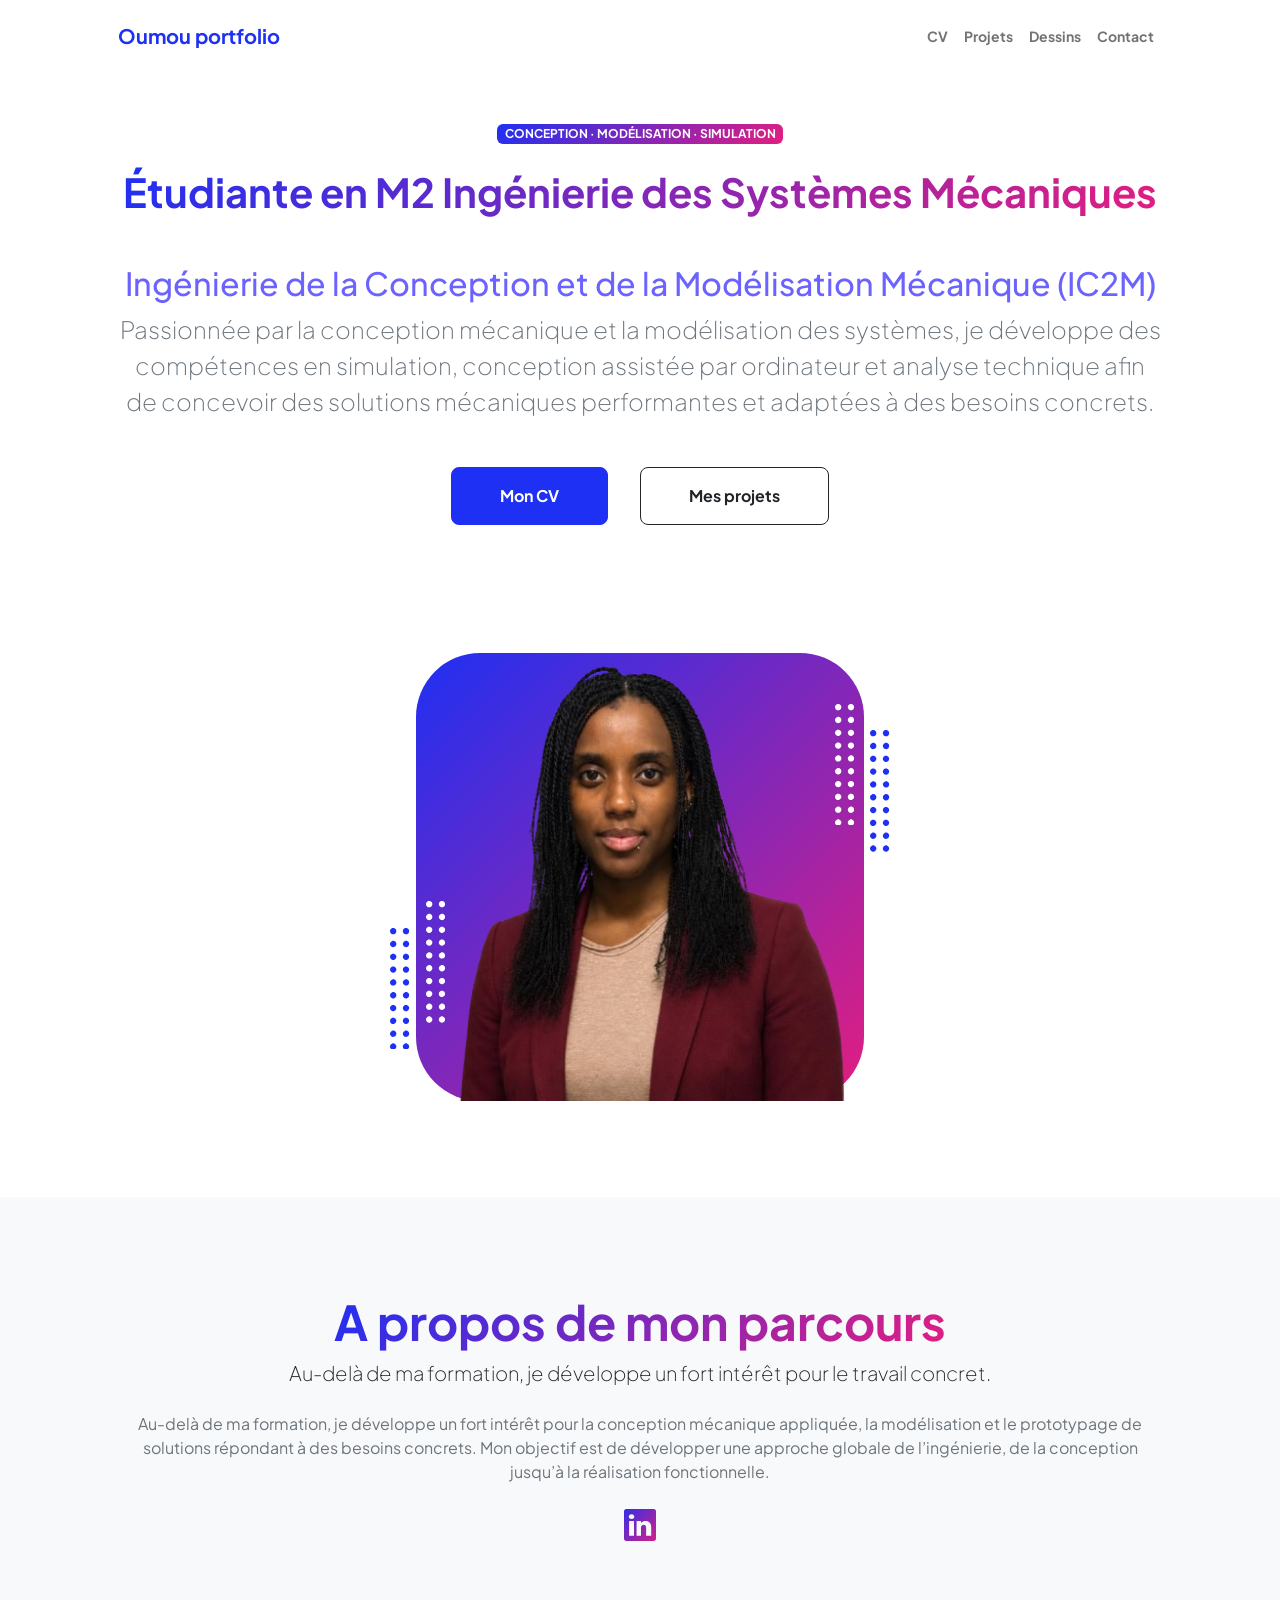
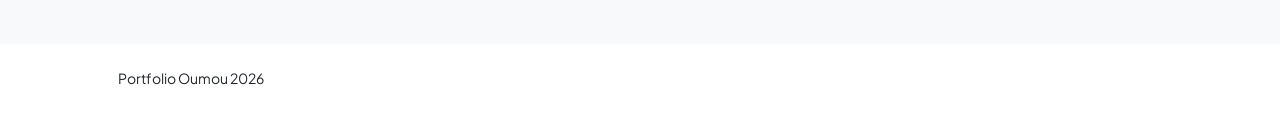
==== commit 24327c2e: "Add files via upload" ====
--- a/index.html
+++ b/index.html
@@ -52,17 +52,13 @@
                         </div>
                         <br>
                         <br>
-                        <br>
-                        <br>
-                        <br>
-                        <br>
                         <div class="col-xxl-7">
                             <!-- Header profile picture-->
                             <div class="d-flex justify-content-center mt-5 mt-xxl-0">
                                 <div class="profile bg-gradient-primary-to-secondary">
                                     <!-- TIP: For best results, use a photo with a transparent background like the demo example below-->
                                     <!-- Watch a tutorial on how to do this on YouTube (link)-->
-                                        <img class="profile-img"; src="assets/Photo_professionelle_Oumou-removebg-preview.png" alt="..." />                                    <div class="dots-1">
+                                        <img class="profile-img"; src="assets/Photo pro2.png" alt="..." />                                    <div class="dots-1">
                                         <!-- SVG Dots-->
                                         <svg version="1.1" xmlns="http://www.w3.org/2000/svg" xmlns:xlink="http://www.w3.org/1999/xlink" x="0px" y="0px" viewBox="0 0 191.6 1215.4" style="enable-background: new 0 0 191.6 1215.4" xml:space="preserve">
                                             <g transform="translate(0.000000,1280.000000) scale(0.100000,-0.100000)">
